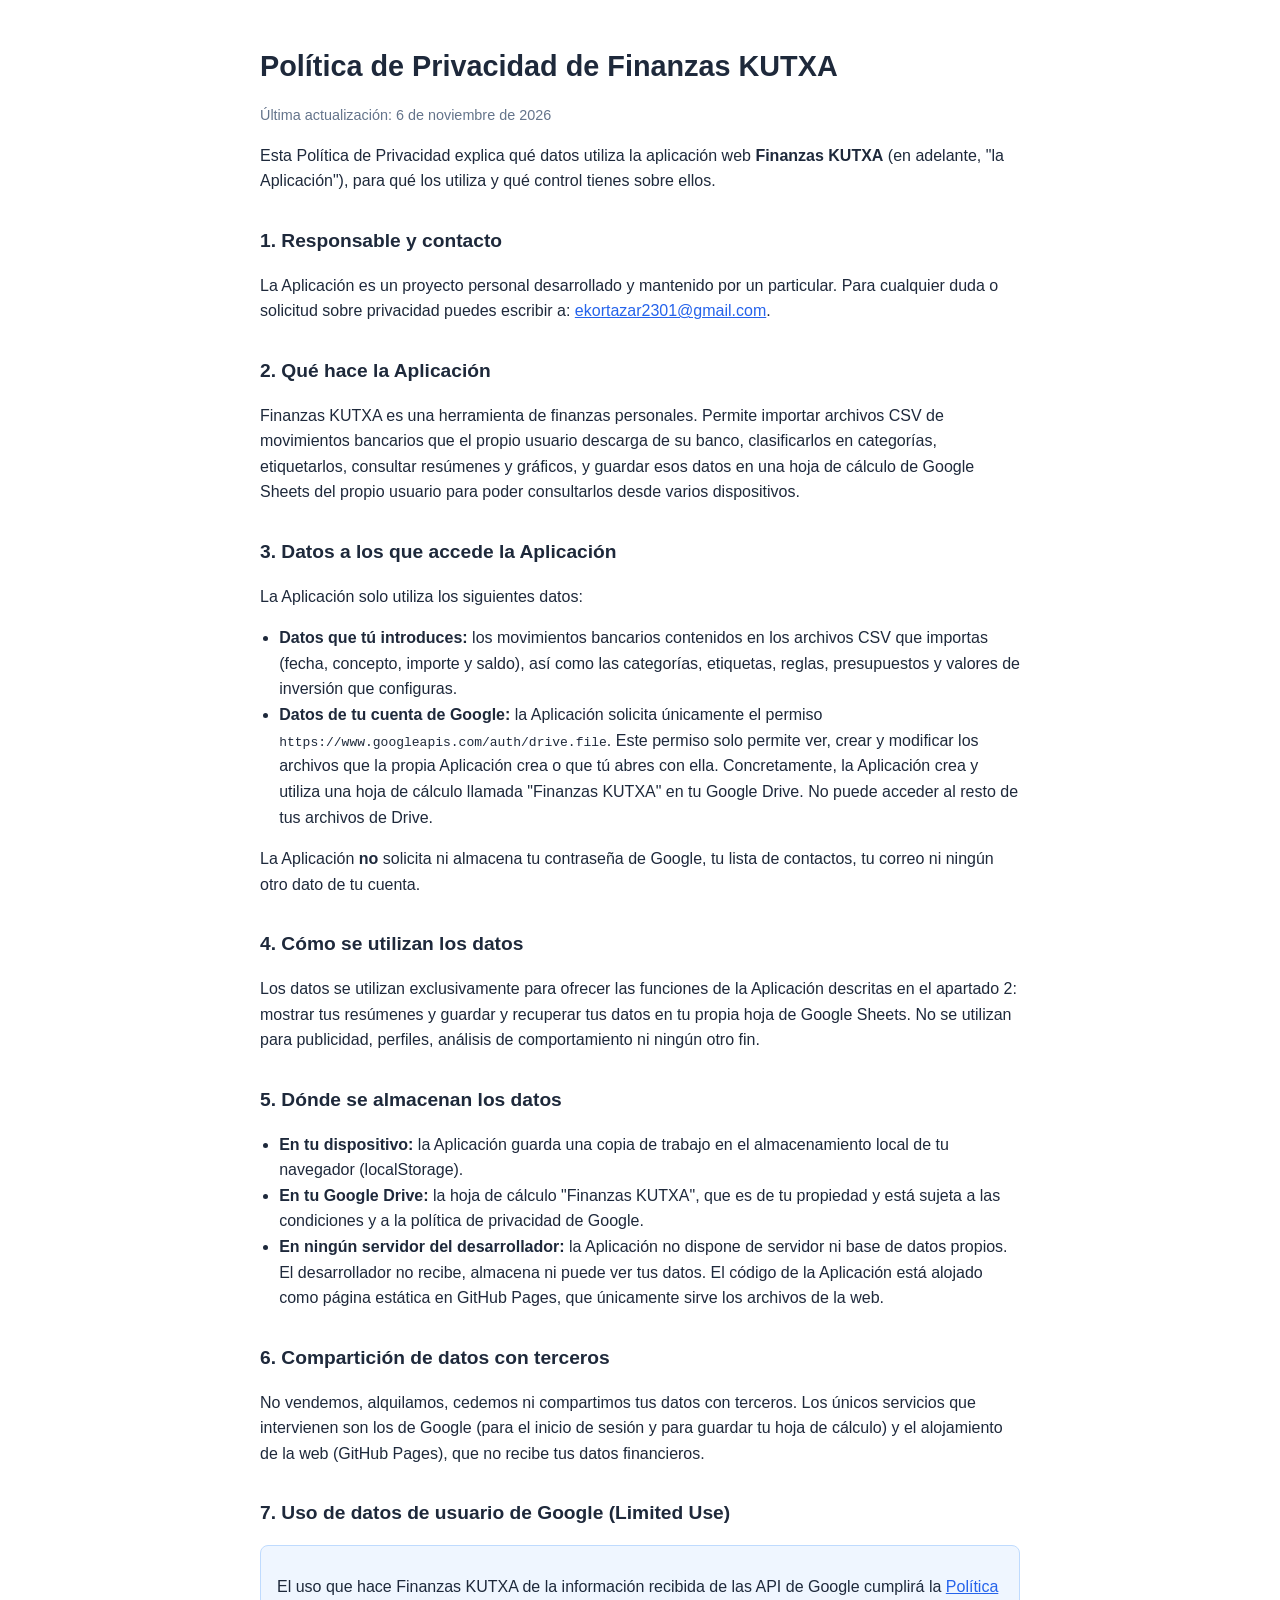
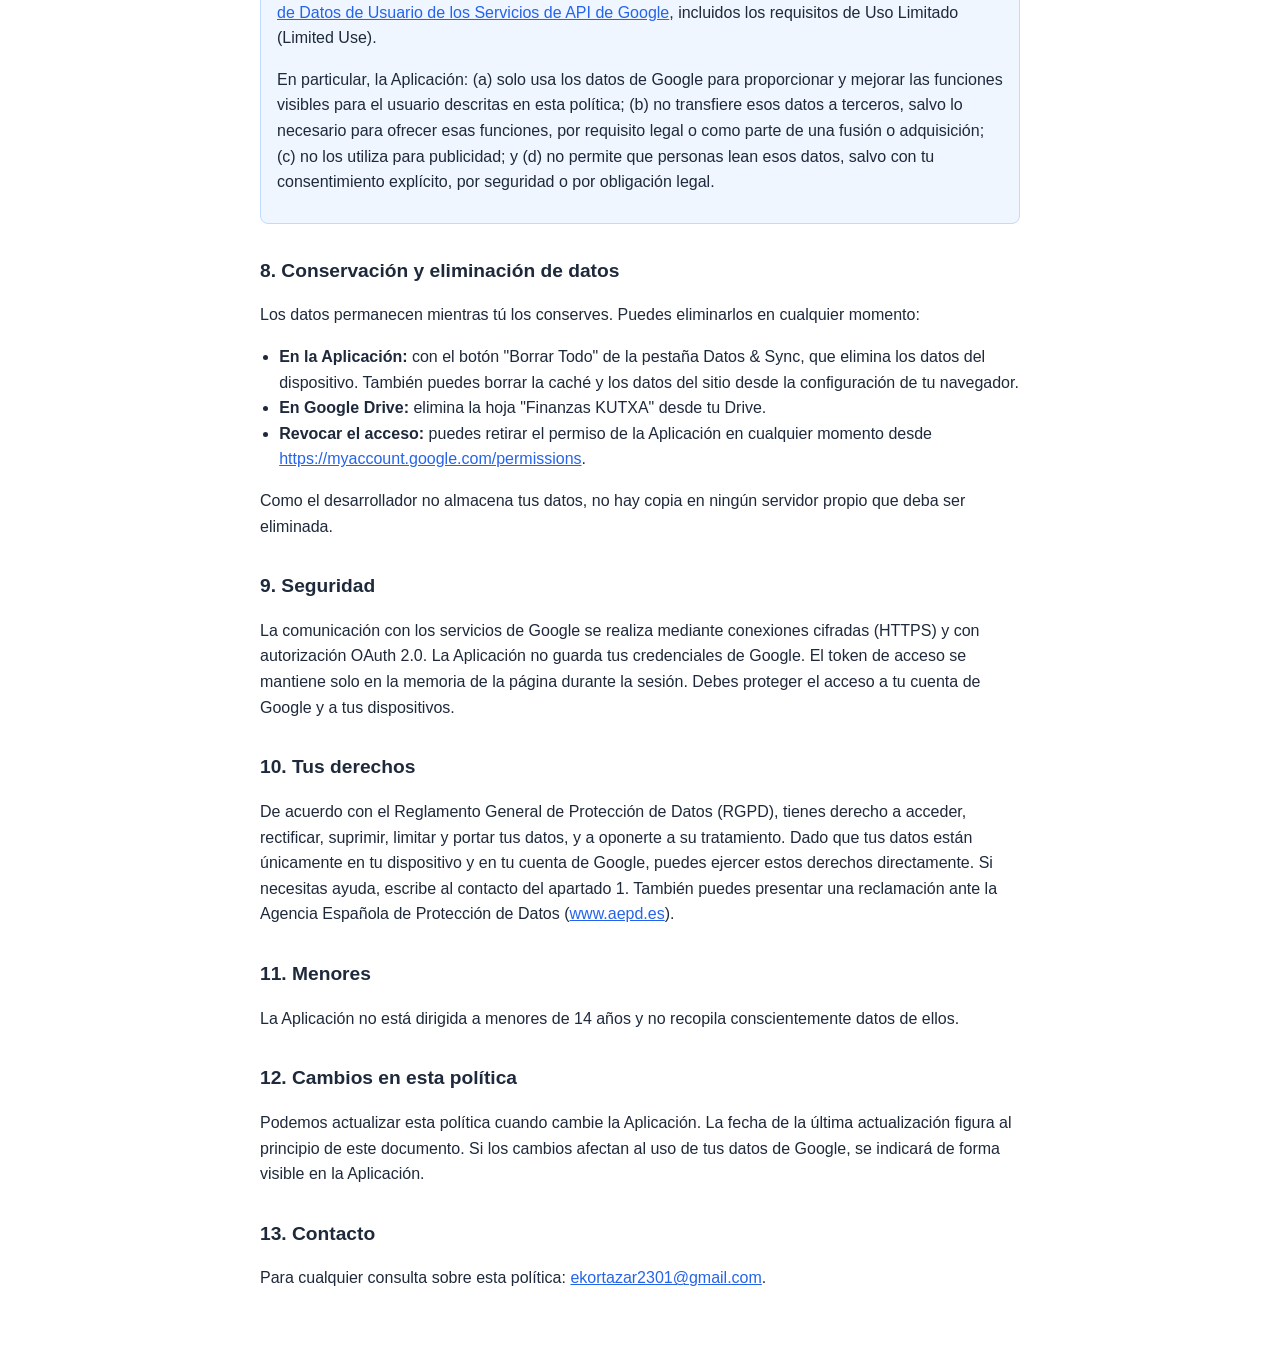
==== privacy.html @ bdc150a3 "Add files via upload" ====
<!doctype html>
<html lang="es">
<head>
<meta charset="utf-8">
<meta name="viewport" content="width=device-width, initial-scale=1">
<title>Política de Privacidad - Finanzas KUTXA</title>
<style>
  body { font-family: -apple-system, "Segoe UI", Roboto, Arial, sans-serif; line-height: 1.6; color: #1e293b; max-width: 760px; margin: 0 auto; padding: 24px 16px 64px; }
  h1 { font-size: 1.8rem; margin-bottom: .2rem; }
  h2 { font-size: 1.2rem; margin-top: 2rem; }
  .meta { color: #64748b; font-size: .9rem; }
  ul { padding-left: 1.2rem; }
  a { color: #2563eb; }
  .box { background: #eff6ff; border: 1px solid #bfdbfe; border-radius: 8px; padding: 12px 16px; }
</style>
</head>
<body>

<h1>Política de Privacidad de Finanzas KUTXA</h1>
<p class="meta">Última actualización: 6 de noviembre de 2026</p>

<p>Esta Política de Privacidad explica qué datos utiliza la aplicación web <strong>Finanzas KUTXA</strong> (en adelante, "la Aplicación"), para qué los utiliza y qué control tienes sobre ellos.</p>

<h2>1. Responsable y contacto</h2>
<p>La Aplicación es un proyecto personal desarrollado y mantenido por un particular. Para cualquier duda o solicitud sobre privacidad puedes escribir a: <a href="mailto:ekortazar2301@gmail.com">ekortazar2301@gmail.com</a>.</p>

<h2>2. Qué hace la Aplicación</h2>
<p>Finanzas KUTXA es una herramienta de finanzas personales. Permite importar archivos CSV de movimientos bancarios que el propio usuario descarga de su banco, clasificarlos en categorías, etiquetarlos, consultar resúmenes y gráficos, y guardar esos datos en una hoja de cálculo de Google Sheets del propio usuario para poder consultarlos desde varios dispositivos.</p>

<h2>3. Datos a los que accede la Aplicación</h2>
<p>La Aplicación solo utiliza los siguientes datos:</p>
<ul>
  <li><strong>Datos que tú introduces:</strong> los movimientos bancarios contenidos en los archivos CSV que importas (fecha, concepto, importe y saldo), así como las categorías, etiquetas, reglas, presupuestos y valores de inversión que configuras.</li>
  <li><strong>Datos de tu cuenta de Google:</strong> la Aplicación solicita únicamente el permiso <code>https://www.googleapis.com/auth/drive.file</code>. Este permiso solo permite ver, crear y modificar los archivos que la propia Aplicación crea o que tú abres con ella. Concretamente, la Aplicación crea y utiliza una hoja de cálculo llamada "Finanzas KUTXA" en tu Google Drive. No puede acceder al resto de tus archivos de Drive.</li>
</ul>
<p>La Aplicación <strong>no</strong> solicita ni almacena tu contraseña de Google, tu lista de contactos, tu correo ni ningún otro dato de tu cuenta.</p>

<h2>4. Cómo se utilizan los datos</h2>
<p>Los datos se utilizan exclusivamente para ofrecer las funciones de la Aplicación descritas en el apartado 2: mostrar tus resúmenes y guardar y recuperar tus datos en tu propia hoja de Google Sheets. No se utilizan para publicidad, perfiles, análisis de comportamiento ni ningún otro fin.</p>

<h2>5. Dónde se almacenan los datos</h2>
<ul>
  <li><strong>En tu dispositivo:</strong> la Aplicación guarda una copia de trabajo en el almacenamiento local de tu navegador (localStorage).</li>
  <li><strong>En tu Google Drive:</strong> la hoja de cálculo "Finanzas KUTXA", que es de tu propiedad y está sujeta a las condiciones y a la política de privacidad de Google.</li>
  <li><strong>En ningún servidor del desarrollador:</strong> la Aplicación no dispone de servidor ni base de datos propios. El desarrollador no recibe, almacena ni puede ver tus datos. El código de la Aplicación está alojado como página estática en GitHub Pages, que únicamente sirve los archivos de la web.</li>
</ul>

<h2>6. Compartición de datos con terceros</h2>
<p>No vendemos, alquilamos, cedemos ni compartimos tus datos con terceros. Los únicos servicios que intervienen son los de Google (para el inicio de sesión y para guardar tu hoja de cálculo) y el alojamiento de la web (GitHub Pages), que no recibe tus datos financieros.</p>

<h2>7. Uso de datos de usuario de Google (Limited Use)</h2>
<div class="box">
<p>El uso que hace Finanzas KUTXA de la información recibida de las API de Google cumplirá la <a href="https://developers.google.com/terms/api-services-user-data-policy">Política de Datos de Usuario de los Servicios de API de Google</a>, incluidos los requisitos de Uso Limitado (Limited Use).</p>
<p>En particular, la Aplicación: (a) solo usa los datos de Google para proporcionar y mejorar las funciones visibles para el usuario descritas en esta política; (b) no transfiere esos datos a terceros, salvo lo necesario para ofrecer esas funciones, por requisito legal o como parte de una fusión o adquisición; (c) no los utiliza para publicidad; y (d) no permite que personas lean esos datos, salvo con tu consentimiento explícito, por seguridad o por obligación legal.</p>
</div>

<h2>8. Conservación y eliminación de datos</h2>
<p>Los datos permanecen mientras tú los conserves. Puedes eliminarlos en cualquier momento:</p>
<ul>
  <li><strong>En la Aplicación:</strong> con el botón "Borrar Todo" de la pestaña Datos &amp; Sync, que elimina los datos del dispositivo. También puedes borrar la caché y los datos del sitio desde la configuración de tu navegador.</li>
  <li><strong>En Google Drive:</strong> elimina la hoja "Finanzas KUTXA" desde tu Drive.</li>
  <li><strong>Revocar el acceso:</strong> puedes retirar el permiso de la Aplicación en cualquier momento desde <a href="https://myaccount.google.com/permissions">https://myaccount.google.com/permissions</a>.</li>
</ul>
<p>Como el desarrollador no almacena tus datos, no hay copia en ningún servidor propio que deba ser eliminada.</p>

<h2>9. Seguridad</h2>
<p>La comunicación con los servicios de Google se realiza mediante conexiones cifradas (HTTPS) y con autorización OAuth 2.0. La Aplicación no guarda tus credenciales de Google. El token de acceso se mantiene solo en la memoria de la página durante la sesión. Debes proteger el acceso a tu cuenta de Google y a tus dispositivos.</p>

<h2>10. Tus derechos</h2>
<p>De acuerdo con el Reglamento General de Protección de Datos (RGPD), tienes derecho a acceder, rectificar, suprimir, limitar y portar tus datos, y a oponerte a su tratamiento. Dado que tus datos están únicamente en tu dispositivo y en tu cuenta de Google, puedes ejercer estos derechos directamente. Si necesitas ayuda, escribe al contacto del apartado 1. También puedes presentar una reclamación ante la Agencia Española de Protección de Datos (<a href="https://www.aepd.es">www.aepd.es</a>).</p>

<h2>11. Menores</h2>
<p>La Aplicación no está dirigida a menores de 14 años y no recopila conscientemente datos de ellos.</p>

<h2>12. Cambios en esta política</h2>
<p>Podemos actualizar esta política cuando cambie la Aplicación. La fecha de la última actualización figura al principio de este documento. Si los cambios afectan al uso de tus datos de Google, se indicará de forma visible en la Aplicación.</p>

<h2>13. Contacto</h2>
<p>Para cualquier consulta sobre esta política: <a href="mailto:ekortazar2301@gmail.com">ekortazar2301@gmail.com</a>.</p>

</body>
</html>
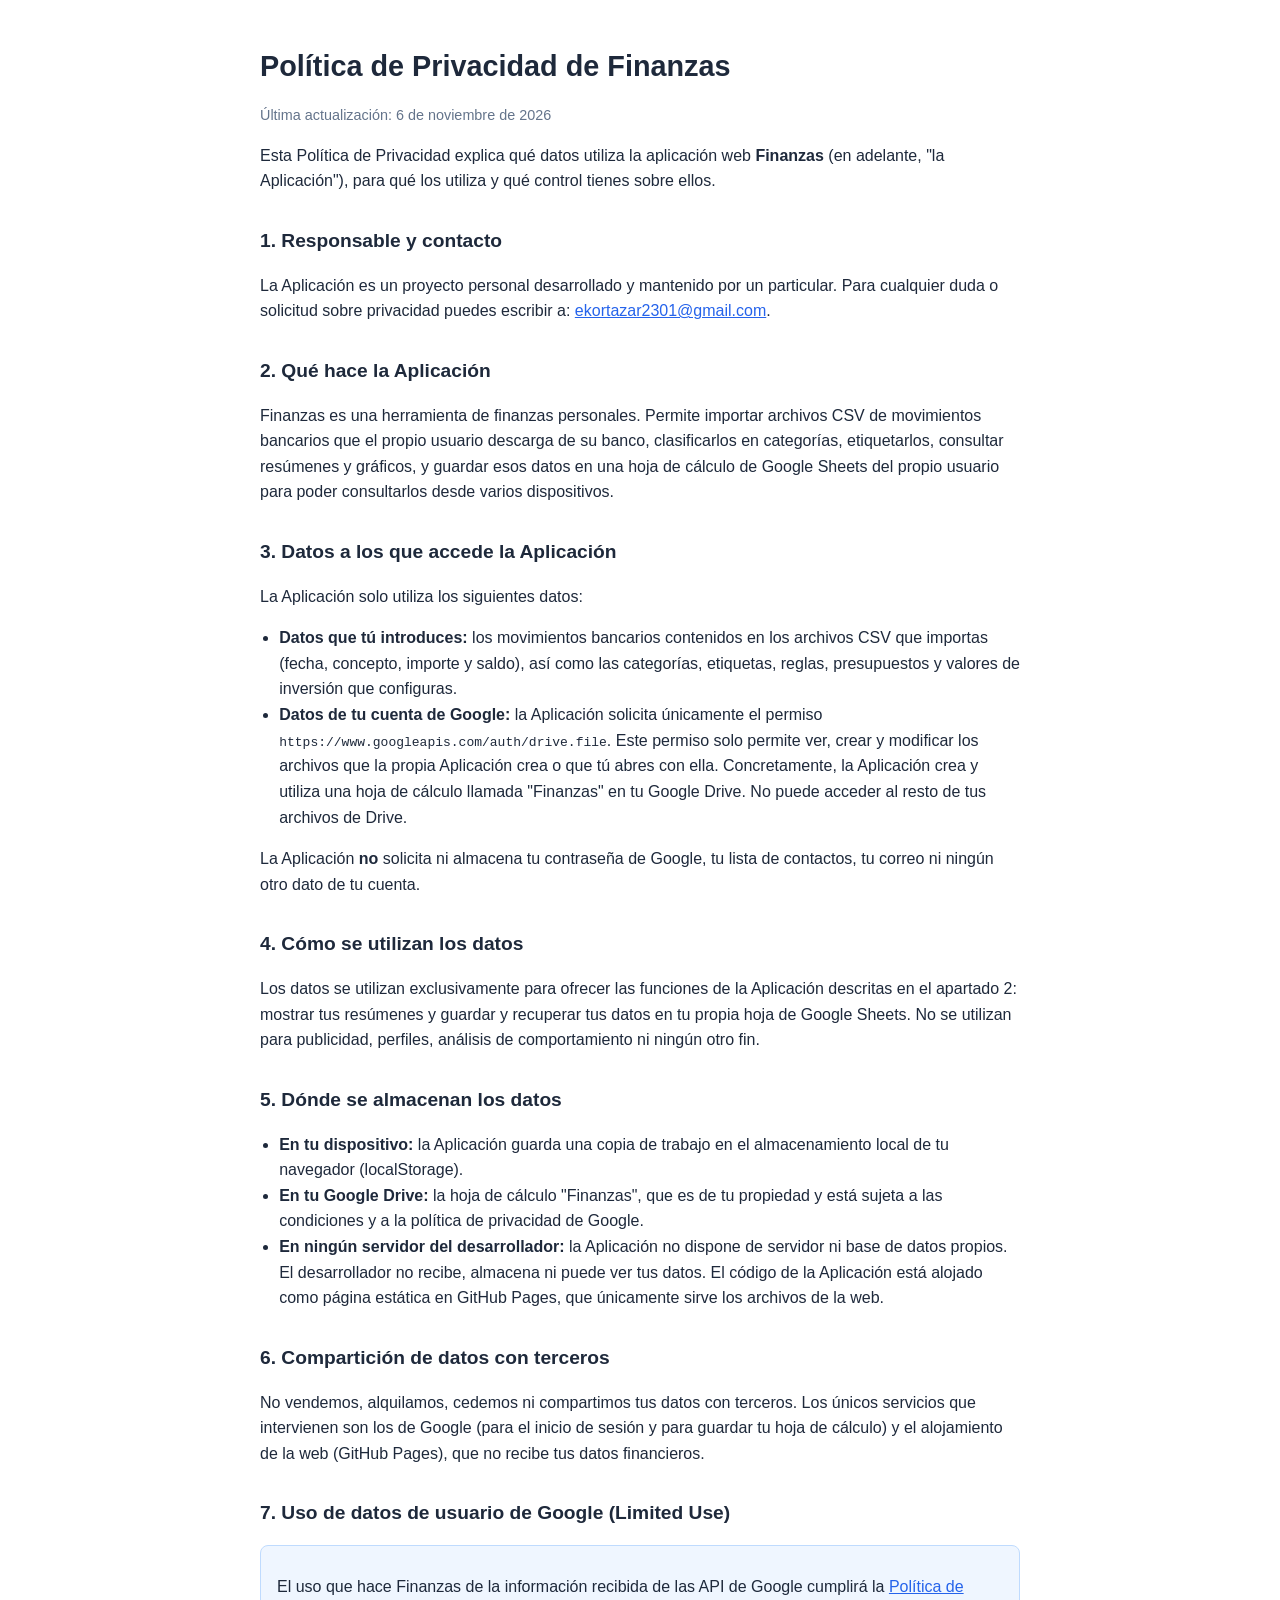
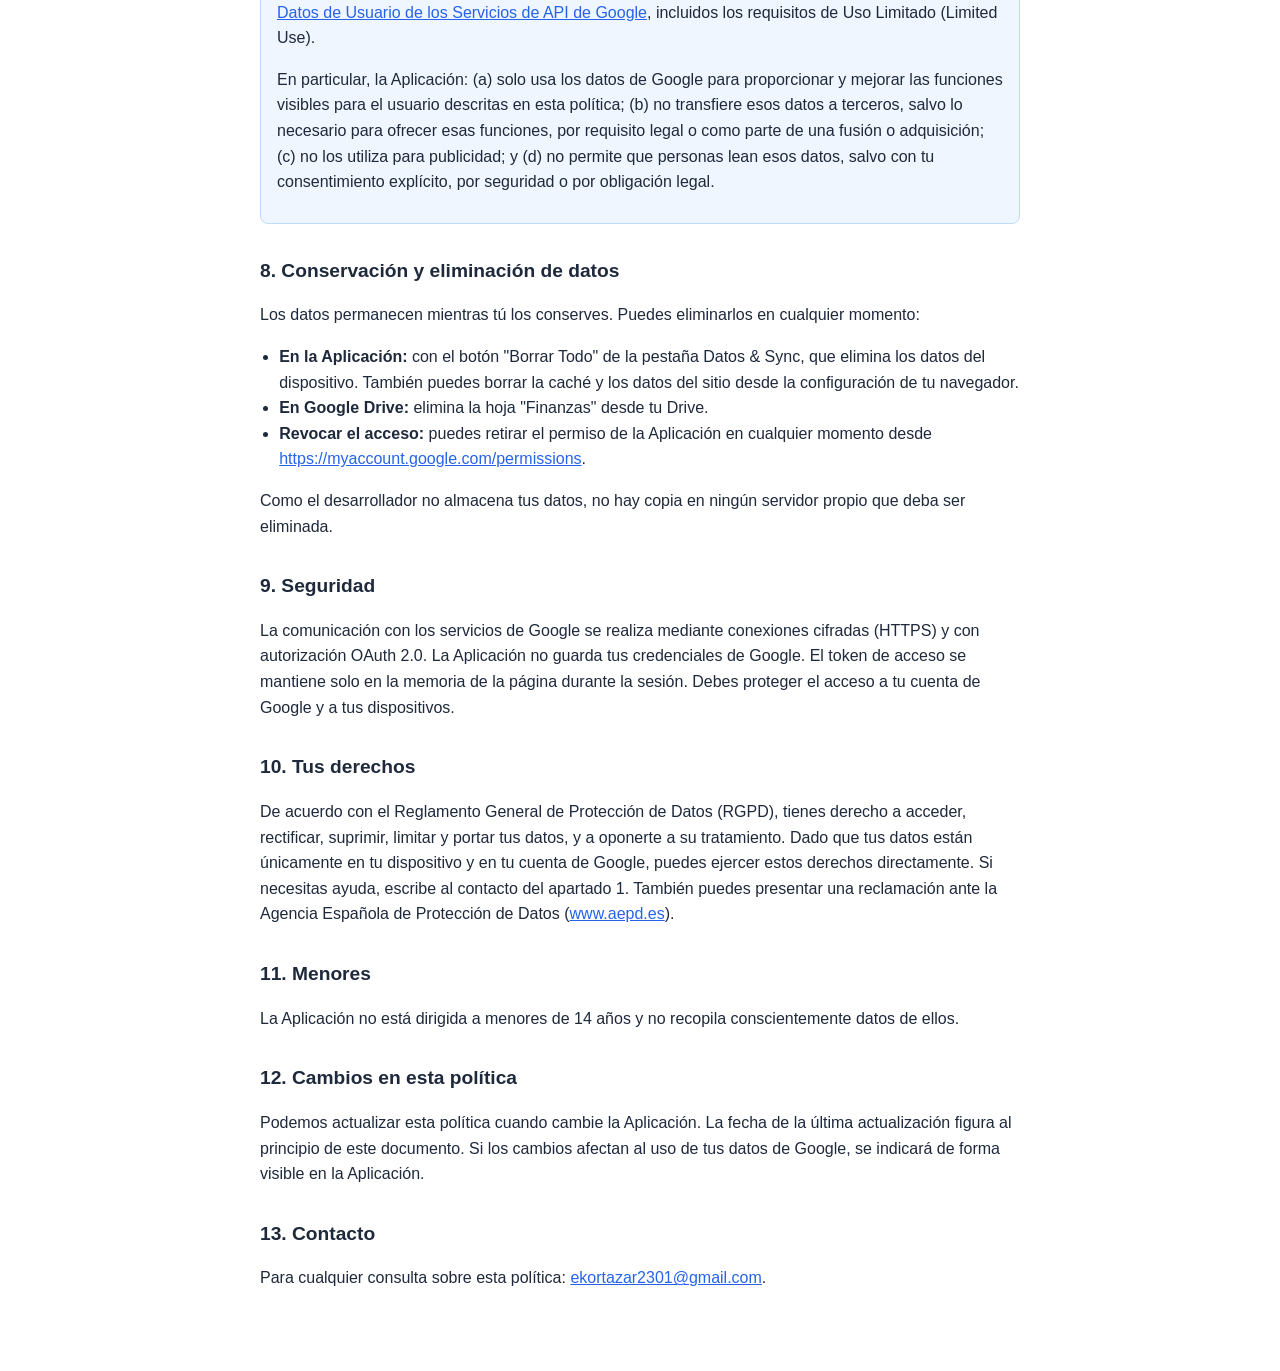
==== commit 7ca6bd87: "Nombre "Finanzas", Movimientos en tarjetas y Bizums agrupados - La app pasa a llamarse "Finanzas". -" ====
--- a/privacy.html
+++ b/privacy.html
@@ -3,7 +3,7 @@
 <head>
 <meta charset="utf-8">
 <meta name="viewport" content="width=device-width, initial-scale=1">
-<title>Política de Privacidad - Finanzas KUTXA</title>
+<title>Política de Privacidad - Finanzas</title>
 <style>
   body { font-family: -apple-system, "Segoe UI", Roboto, Arial, sans-serif; line-height: 1.6; color: #1e293b; max-width: 760px; margin: 0 auto; padding: 24px 16px 64px; }
   h1 { font-size: 1.8rem; margin-bottom: .2rem; }
@@ -16,22 +16,22 @@
 </head>
 <body>
 
-<h1>Política de Privacidad de Finanzas KUTXA</h1>
+<h1>Política de Privacidad de Finanzas</h1>
 <p class="meta">Última actualización: 6 de noviembre de 2026</p>
 
-<p>Esta Política de Privacidad explica qué datos utiliza la aplicación web <strong>Finanzas KUTXA</strong> (en adelante, "la Aplicación"), para qué los utiliza y qué control tienes sobre ellos.</p>
+<p>Esta Política de Privacidad explica qué datos utiliza la aplicación web <strong>Finanzas</strong> (en adelante, "la Aplicación"), para qué los utiliza y qué control tienes sobre ellos.</p>
 
 <h2>1. Responsable y contacto</h2>
 <p>La Aplicación es un proyecto personal desarrollado y mantenido por un particular. Para cualquier duda o solicitud sobre privacidad puedes escribir a: <a href="mailto:ekortazar2301@gmail.com">ekortazar2301@gmail.com</a>.</p>
 
 <h2>2. Qué hace la Aplicación</h2>
-<p>Finanzas KUTXA es una herramienta de finanzas personales. Permite importar archivos CSV de movimientos bancarios que el propio usuario descarga de su banco, clasificarlos en categorías, etiquetarlos, consultar resúmenes y gráficos, y guardar esos datos en una hoja de cálculo de Google Sheets del propio usuario para poder consultarlos desde varios dispositivos.</p>
+<p>Finanzas es una herramienta de finanzas personales. Permite importar archivos CSV de movimientos bancarios que el propio usuario descarga de su banco, clasificarlos en categorías, etiquetarlos, consultar resúmenes y gráficos, y guardar esos datos en una hoja de cálculo de Google Sheets del propio usuario para poder consultarlos desde varios dispositivos.</p>
 
 <h2>3. Datos a los que accede la Aplicación</h2>
 <p>La Aplicación solo utiliza los siguientes datos:</p>
 <ul>
   <li><strong>Datos que tú introduces:</strong> los movimientos bancarios contenidos en los archivos CSV que importas (fecha, concepto, importe y saldo), así como las categorías, etiquetas, reglas, presupuestos y valores de inversión que configuras.</li>
-  <li><strong>Datos de tu cuenta de Google:</strong> la Aplicación solicita únicamente el permiso <code>https://www.googleapis.com/auth/drive.file</code>. Este permiso solo permite ver, crear y modificar los archivos que la propia Aplicación crea o que tú abres con ella. Concretamente, la Aplicación crea y utiliza una hoja de cálculo llamada "Finanzas KUTXA" en tu Google Drive. No puede acceder al resto de tus archivos de Drive.</li>
+  <li><strong>Datos de tu cuenta de Google:</strong> la Aplicación solicita únicamente el permiso <code>https://www.googleapis.com/auth/drive.file</code>. Este permiso solo permite ver, crear y modificar los archivos que la propia Aplicación crea o que tú abres con ella. Concretamente, la Aplicación crea y utiliza una hoja de cálculo llamada "Finanzas" en tu Google Drive. No puede acceder al resto de tus archivos de Drive.</li>
 </ul>
 <p>La Aplicación <strong>no</strong> solicita ni almacena tu contraseña de Google, tu lista de contactos, tu correo ni ningún otro dato de tu cuenta.</p>
 
@@ -41,7 +41,7 @@
 <h2>5. Dónde se almacenan los datos</h2>
 <ul>
   <li><strong>En tu dispositivo:</strong> la Aplicación guarda una copia de trabajo en el almacenamiento local de tu navegador (localStorage).</li>
-  <li><strong>En tu Google Drive:</strong> la hoja de cálculo "Finanzas KUTXA", que es de tu propiedad y está sujeta a las condiciones y a la política de privacidad de Google.</li>
+  <li><strong>En tu Google Drive:</strong> la hoja de cálculo "Finanzas", que es de tu propiedad y está sujeta a las condiciones y a la política de privacidad de Google.</li>
   <li><strong>En ningún servidor del desarrollador:</strong> la Aplicación no dispone de servidor ni base de datos propios. El desarrollador no recibe, almacena ni puede ver tus datos. El código de la Aplicación está alojado como página estática en GitHub Pages, que únicamente sirve los archivos de la web.</li>
 </ul>
 
@@ -50,7 +50,7 @@
 
 <h2>7. Uso de datos de usuario de Google (Limited Use)</h2>
 <div class="box">
-<p>El uso que hace Finanzas KUTXA de la información recibida de las API de Google cumplirá la <a href="https://developers.google.com/terms/api-services-user-data-policy">Política de Datos de Usuario de los Servicios de API de Google</a>, incluidos los requisitos de Uso Limitado (Limited Use).</p>
+<p>El uso que hace Finanzas de la información recibida de las API de Google cumplirá la <a href="https://developers.google.com/terms/api-services-user-data-policy">Política de Datos de Usuario de los Servicios de API de Google</a>, incluidos los requisitos de Uso Limitado (Limited Use).</p>
 <p>En particular, la Aplicación: (a) solo usa los datos de Google para proporcionar y mejorar las funciones visibles para el usuario descritas en esta política; (b) no transfiere esos datos a terceros, salvo lo necesario para ofrecer esas funciones, por requisito legal o como parte de una fusión o adquisición; (c) no los utiliza para publicidad; y (d) no permite que personas lean esos datos, salvo con tu consentimiento explícito, por seguridad o por obligación legal.</p>
 </div>
 
@@ -58,7 +58,7 @@
 <p>Los datos permanecen mientras tú los conserves. Puedes eliminarlos en cualquier momento:</p>
 <ul>
   <li><strong>En la Aplicación:</strong> con el botón "Borrar Todo" de la pestaña Datos &amp; Sync, que elimina los datos del dispositivo. También puedes borrar la caché y los datos del sitio desde la configuración de tu navegador.</li>
-  <li><strong>En Google Drive:</strong> elimina la hoja "Finanzas KUTXA" desde tu Drive.</li>
+  <li><strong>En Google Drive:</strong> elimina la hoja "Finanzas" desde tu Drive.</li>
   <li><strong>Revocar el acceso:</strong> puedes retirar el permiso de la Aplicación en cualquier momento desde <a href="https://myaccount.google.com/permissions">https://myaccount.google.com/permissions</a>.</li>
 </ul>
 <p>Como el desarrollador no almacena tus datos, no hay copia en ningún servidor propio que deba ser eliminada.</p>
